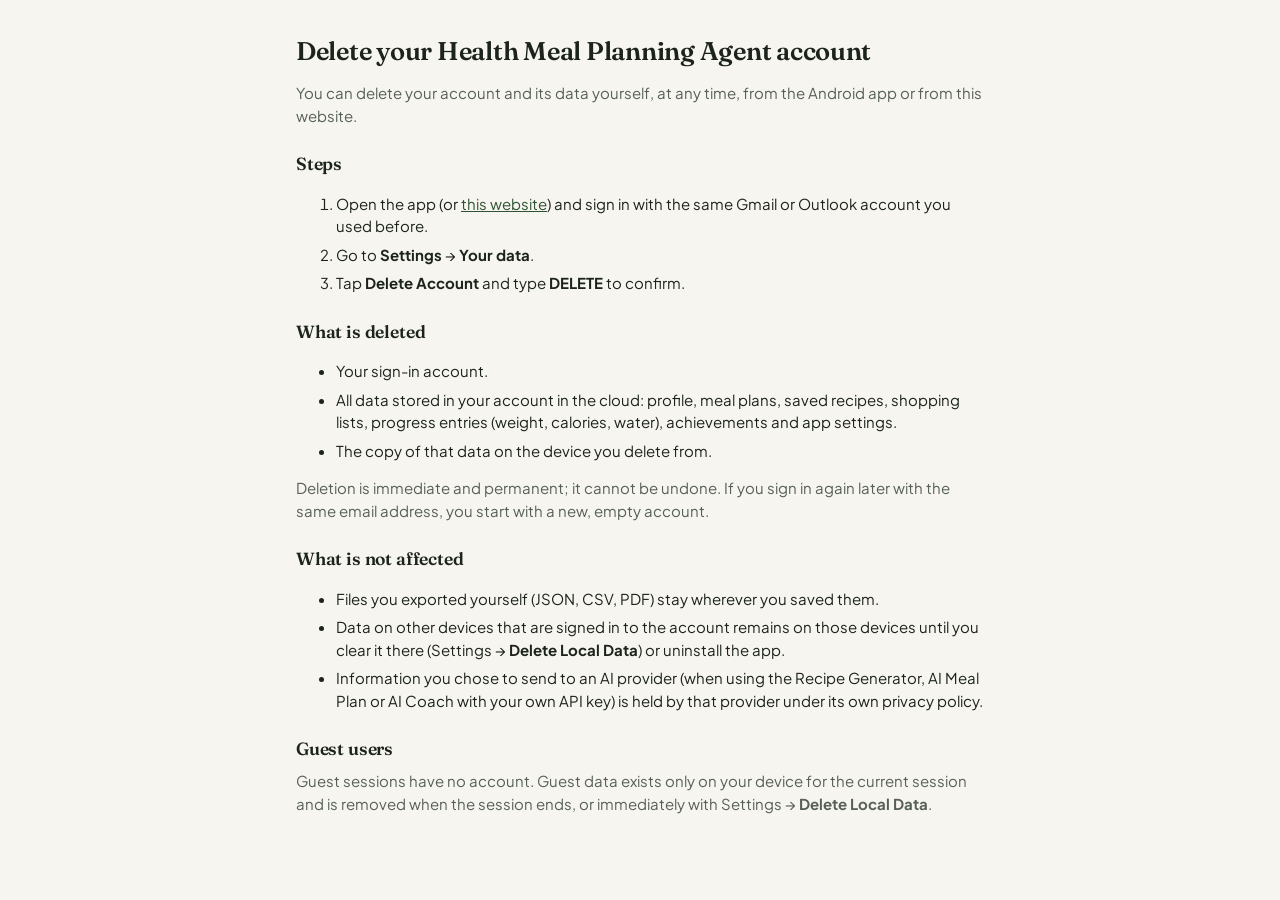
==== account-deletion.html @ 42ad6122 "Added Mobile Version" ====
<!DOCTYPE html>
<html lang="en">
<head>
<meta charset="UTF-8" />
<meta name="viewport" content="width=device-width, initial-scale=1.0" />
<title>Delete your account — Health Meal Planning Agent</title>
<meta name="description" content="How to delete your Health Meal Planning Agent account and the data associated with it." />
<meta name="theme-color" content="#2F5233" />
<link rel="stylesheet" href="./css/variables.css" />
<link rel="stylesheet" href="./css/styles.css" />
<style>
  .deletion-page { max-width: 720px; margin: 0 auto; padding: var(--space-6) var(--space-4); }
  .deletion-page h1 { font-size: 1.6rem; margin-bottom: var(--space-3); }
  .deletion-page h2 { font-size: 1.1rem; margin-top: var(--space-5); }
  .deletion-page li { margin-bottom: 6px; }
</style>
</head>
<body>
<!--
  Public account-deletion page required by Google Play's User Data policy
  ("Delete account URL" in Play Console → App content → Data safety).
  Every statement here describes how the app actually behaves today — see
  js/app.js (Settings → Delete Account) and supabase/delete_account.sql.
  TODO (owner): add a support contact (email or form) for users who can no
  longer sign in, once one exists. Do not publish an address that isn't monitored.
-->
<main class="deletion-page">
  <h1>Delete your Health Meal Planning Agent account</h1>
  <p>You can delete your account and its data yourself, at any time, from the Android app or from this website.</p>

  <h2>Steps</h2>
  <ol>
    <li>Open the app (or <a href="./index.html">this website</a>) and sign in with the same Gmail or Outlook account you used before.</li>
    <li>Go to <b>Settings</b> → <b>Your data</b>.</li>
    <li>Tap <b>Delete Account</b> and type <b>DELETE</b> to confirm.</li>
  </ol>

  <h2>What is deleted</h2>
  <ul>
    <li>Your sign-in account.</li>
    <li>All data stored in your account in the cloud: profile, meal plans, saved recipes, shopping lists, progress entries (weight, calories, water), achievements and app settings.</li>
    <li>The copy of that data on the device you delete from.</li>
  </ul>
  <p>Deletion is immediate and permanent; it cannot be undone. If you sign in again later with the same email address, you start with a new, empty account.</p>

  <h2>What is not affected</h2>
  <ul>
    <li>Files you exported yourself (JSON, CSV, PDF) stay wherever you saved them.</li>
    <li>Data on other devices that are signed in to the account remains on those devices until you clear it there (Settings → <b>Delete Local Data</b>) or uninstall the app.</li>
    <li>Information you chose to send to an AI provider (when using the Recipe Generator, AI Meal Plan or AI Coach with your own API key) is held by that provider under its own privacy policy.</li>
  </ul>

  <h2>Guest users</h2>
  <p>Guest sessions have no account. Guest data exists only on your device for the current session and is removed when the session ends, or immediately with Settings → <b>Delete Local Data</b>.</p>
</main>
</body>
</html>
---- css/variables.css ----
/* ==========================================================================
   Design Tokens — Health Meal Planning Agent
   Palette inspired by a Malaysian market plate: forest greens, turmeric
   spice, rice-paper cream. Two type roles: a warm serif for display,
   a clean grotesk for body/UI, and a mono face for numbers & macros.
   ========================================================================== */
:root{
  /* --- Color: light --- */
  --bg:            #F7F5EF;
  --bg-alt:        #EFE9DA;
  --surface:       #FFFFFF;
  --surface-glass: rgba(255,255,255,0.66);
  --ink:           #1C231D;
  --ink-soft:      #566056;
  --ink-faint:     #8B9389;
  --line:          #E1DACB;

  --primary:       #2F5233;   /* deep forest green */
  --primary-dark:  #1E3B24;
  --primary-light: #6E9075;   /* sage */
  --primary-tint:  #E4EBE1;

  --accent:        #E08A1E;   /* turmeric / spice orange */
  --accent-dark:   #B8690F;
  --accent-tint:   #FBEAD2;

  --berry:         #A6425A;   /* dragonfruit pink, secondary accent */
  --berry-tint:    #F5E1E6;

  --danger:        #C1443C;
  --danger-tint:   #F7E2E0;
  --warn:          #C08A1F;
  --warn-tint:     #F6EBD3;
  --success:       #2F7A4E;
  --success-tint:  #E1EFE4;

  --shadow-sm:  0 1px 2px rgba(28,35,29,0.06);
  --shadow-md:  0 6px 20px rgba(28,35,29,0.08);
  --shadow-lg:  0 16px 40px rgba(28,35,29,0.14);

  --radius-sm:  10px;
  --radius-md:  16px;
  --radius-lg:  24px;
  --radius-pill: 999px;

  --space-1: 4px;
  --space-2: 8px;
  --space-3: 12px;
  --space-4: 16px;
  --space-5: 24px;
  --space-6: 32px;
  --space-7: 48px;
  --space-8: 64px;

  --font-display: 'Fraunces', Georgia, 'Times New Roman', serif;
  --font-body:    'Plus Jakarta Sans', -apple-system, BlinkMacSystemFont, 'Segoe UI', sans-serif;
  --font-mono:    'JetBrains Mono', 'SFMono-Regular', Consolas, monospace;

  --nav-w: 248px;
  --header-h: 72px;
  --tabbar-h: 64px;

  --transition: 180ms cubic-bezier(.4,0,.2,1);

  color-scheme: light;
}

[data-theme="dark"]{
  --bg:            #10150F;
  --bg-alt:        #171D14;
  --surface:       #1B2318;
  --surface-glass: rgba(27,35,24,0.72);
  --ink:           #EFEEE6;
  --ink-soft:      #B6BEAE;
  --ink-faint:     #7C8577;
  --line:          #2B3527;

  --primary:       #7CB187;
  --primary-dark:  #A9CCAE;
  --primary-light: #6E9075;
  --primary-tint:  #1F2A1E;

  --accent:        #F0A23C;
  --accent-dark:   #F6C177;
  --accent-tint:   #2E2413;

  --berry:         #E38FA1;
  --berry-tint:    #2C1B20;

  --danger:        #E5786F;
  --danger-tint:   #2E1917;
  --warn:          #E0B252;
  --warn-tint:     #2C2413;
  --success:       #7BC79B;
  --success-tint:  #17271C;

  --shadow-sm: 0 1px 2px rgba(0,0,0,0.35);
  --shadow-md: 0 6px 20px rgba(0,0,0,0.4);
  --shadow-lg: 0 16px 40px rgba(0,0,0,0.5);

  color-scheme: dark;
}

/* Reduced motion respect */
@media (prefers-reduced-motion: reduce){
  *{ animation-duration: 0.001ms !important; animation-iteration-count: 1 !important; transition-duration: 0.001ms !important; scroll-behavior: auto !important; }
}
---- css/styles.css ----
@import url('https://fonts.googleapis.com/css2?family=Fraunces:opsz,wght@9..144,400;9..144,500;9..144,600;9..144,700&family=Plus+Jakarta+Sans:wght@400;500;600;700;800&family=JetBrains+Mono:wght@400;500;600&display=swap');

*, *::before, *::after{ box-sizing: border-box; }
html{ -webkit-text-size-adjust: 100%; scroll-behavior: smooth; }
body{
  margin:0; min-height:100vh; background:var(--bg); color:var(--ink);
  font-family:var(--font-body); font-size:15px; line-height:1.5;
  transition: background var(--transition), color var(--transition);
}
h1,h2,h3,h4{ font-family:var(--font-display); font-weight:600; margin:0 0 var(--space-2); letter-spacing:-0.01em; }
p{ margin:0 0 var(--space-3); color:var(--ink-soft); }
a{ color:var(--primary); }
button{ font-family:inherit; }
:focus-visible{ outline:2px solid var(--accent); outline-offset:2px; border-radius:6px; }
.mono{ font-family:var(--font-mono); }
.hidden{ display:none !important; }
.sr-only{ position:absolute; width:1px; height:1px; padding:0; margin:-1px; overflow:hidden; clip:rect(0,0,0,0); white-space:nowrap; border:0; }

/* ---------- App shell ---------- */
#app{ display:flex; min-height:100vh; }

.sidebar{
  width:var(--nav-w); flex-shrink:0; background:var(--surface); border-right:1px solid var(--line);
  display:flex; flex-direction:column; padding:var(--space-5) var(--space-3);
  position:sticky; top:0; height:100vh; overflow-y:auto;
}
.brand{ display:flex; align-items:center; gap:var(--space-2); padding:0 var(--space-2) var(--space-5); }
.brand-mark{ width:36px; height:36px; flex-shrink:0; }
.brand-name{ font-family:var(--font-display); font-size:1.05rem; font-weight:600; line-height:1.15; }
.brand-name span{ display:block; font-family:var(--font-body); font-size:0.68rem; font-weight:600; letter-spacing:0.09em; text-transform:uppercase; color:var(--accent); }

.nav-list{ list-style:none; margin:0; padding:0; display:flex; flex-direction:column; gap:2px; flex:1; }
.nav-btn{
  display:flex; align-items:center; gap:var(--space-3); width:100%; text-align:left;
  background:none; border:none; padding:10px 12px; border-radius:var(--radius-md);
  color:var(--ink-soft); font-weight:600; font-size:0.88rem; cursor:pointer;
  transition: background var(--transition), color var(--transition);
}
.nav-btn svg{ width:19px; height:19px; flex-shrink:0; }
.nav-btn:hover{ background:var(--primary-tint); color:var(--primary-dark); }
.nav-btn.active{ background:var(--primary); color:#fff; box-shadow:var(--shadow-sm); }
.nav-btn.active svg{ color:#fff; }

.sidebar-foot{ padding-top:var(--space-4); border-top:1px solid var(--line); margin-top:var(--space-4); }
.theme-toggle{
  display:flex; align-items:center; justify-content:space-between; gap:var(--space-2);
  background:var(--bg-alt); border-radius:var(--radius-pill); padding:6px 6px 6px 14px; border:1px solid var(--line);
}
.theme-toggle span{ font-size:0.78rem; font-weight:600; color:var(--ink-soft); }
.icon-btn{
  background:var(--surface); border:1px solid var(--line); width:34px; height:34px; border-radius:50%;
  display:flex; align-items:center; justify-content:center; cursor:pointer; color:var(--ink);
}
.icon-btn svg{ width:16px; height:16px; }

/* ---------- Main ---------- */
.main{ flex:1; min-width:0; display:flex; flex-direction:column; }
.topbar{
  height:var(--header-h); display:flex; align-items:center; justify-content:space-between;
  padding:0 var(--space-6); border-bottom:1px solid var(--line);
  background:var(--surface-glass); backdrop-filter:blur(10px); position:sticky; top:0; z-index:20;
}
.topbar h1{ font-size:1.3rem; }
.topbar-sub{ font-size:0.8rem; color:var(--ink-faint); margin-top:-4px; }
.topbar-right{ display:flex; align-items:center; gap:var(--space-3); }
.menu-btn{ display:none; }

.view{ padding:var(--space-6); max-width:1280px; width:100%; margin:0 auto; }
.view[hidden]{ display:none; }

/* ---------- Cards & grids ---------- */
.card{
  background:var(--surface); border:1px solid var(--line); border-radius:var(--radius-lg);
  padding:var(--space-5); box-shadow:var(--shadow-sm);
}
.card-title{ display:flex; align-items:center; justify-content:space-between; margin-bottom:var(--space-4); }
.card-title h3{ font-size:1rem; }
.eyebrow{ font-size:0.7rem; font-weight:700; letter-spacing:0.09em; text-transform:uppercase; color:var(--accent-dark); margin-bottom:2px; }

.grid{ display:grid; gap:var(--space-5); }
.grid-dash{ grid-template-columns: repeat(12, 1fr); }
.g-4{ grid-column: span 4; } .g-6{ grid-column: span 6; } .g-8{ grid-column: span 8; } .g-12{ grid-column: span 12; }

.stat-card{ display:flex; flex-direction:column; gap:6px; }
.stat-value{ font-family:var(--font-mono); font-size:2rem; font-weight:600; }
.stat-label{ font-size:0.78rem; color:var(--ink-faint); font-weight:600; }
.stat-delta{ font-size:0.76rem; font-weight:700; }
.stat-delta.up{ color:var(--success); } .stat-delta.down{ color:var(--danger); }

/* Signature: plate rings */
.plate-ring{ position:relative; width:170px; height:170px; margin:0 auto; }
.plate-ring svg{ width:100%; height:100%; transform:rotate(-90deg); }
.plate-ring .track{ fill:none; stroke:var(--bg-alt); stroke-width:12; }
.plate-ring .prog{ fill:none; stroke:var(--accent); stroke-width:12; stroke-linecap:round; transition: stroke-dashoffset 700ms ease; }
.plate-ring .center{ position:absolute; inset:0; display:flex; flex-direction:column; align-items:center; justify-content:center; }
.plate-ring .center .num{ font-family:var(--font-mono); font-size:1.7rem; font-weight:700; }
.plate-ring .center .lbl{ font-size:0.68rem; color:var(--ink-faint); font-weight:600; text-transform:uppercase; letter-spacing:0.06em; }

.macro-bar{ height:10px; border-radius:var(--radius-pill); background:var(--bg-alt); overflow:hidden; display:flex; }
.macro-bar span{ height:100%; }

/* ---------- Buttons ---------- */
.btn{
  display:inline-flex; align-items:center; justify-content:center; gap:8px;
  padding:10px 18px; border-radius:var(--radius-pill); font-weight:700; font-size:0.86rem;
  border:1px solid transparent; cursor:pointer; transition:transform var(--transition), background var(--transition), box-shadow var(--transition);
  white-space:nowrap;
}
.btn:active{ transform:scale(0.97); }
.btn-primary{ background:var(--primary); color:#fff; box-shadow:var(--shadow-sm); }
.btn-primary:hover{ background:var(--primary-dark); }
.btn-accent{ background:var(--accent); color:#241300; }
.btn-accent:hover{ background:var(--accent-dark); color:#fff; }
.btn-ghost{ background:transparent; border-color:var(--line); color:var(--ink); }
.btn-ghost:hover{ background:var(--bg-alt); }
.btn-danger{ background:var(--danger-tint); color:var(--danger); }
.btn-danger:hover{ background:var(--danger); color:#fff; }
.btn-sm{ padding:6px 12px; font-size:0.76rem; }
.btn[disabled]{ opacity:0.55; cursor:not-allowed; }
.btn svg{ width:15px; height:15px; }

/* ---------- Forms ---------- */
.form-grid{ display:grid; grid-template-columns:repeat(2,1fr); gap:var(--space-4); }
.field{ display:flex; flex-direction:column; gap:6px; }
.field.full{ grid-column:1/-1; }
.field label{ font-size:0.78rem; font-weight:700; color:var(--ink-soft); }
.field .hint{ font-size:0.72rem; color:var(--ink-faint); }
input, select, textarea{
  font-family:inherit; font-size:0.9rem; padding:10px 12px; border-radius:var(--radius-sm);
  border:1px solid var(--line); background:var(--bg); color:var(--ink); width:100%;
}
textarea{ resize:vertical; min-height:70px; }
input:focus, select:focus, textarea:focus{ border-color:var(--primary); background:var(--surface); }
.chip-group{ display:flex; flex-wrap:wrap; gap:8px; }
.chip{
  padding:7px 14px; border-radius:var(--radius-pill); border:1px solid var(--line); background:var(--surface);
  font-size:0.8rem; font-weight:600; cursor:pointer; color:var(--ink-soft);
}
.chip.selected{ background:var(--primary); border-color:var(--primary); color:#fff; }

/* ---------- Meal / recipe cards ---------- */
.meal-tabs{ display:flex; gap:8px; margin-bottom:var(--space-4); flex-wrap:wrap; }
.meal-card{
  background:var(--surface); border:1px solid var(--line); border-radius:var(--radius-md); padding:var(--space-4);
  display:flex; flex-direction:column; gap:var(--space-2);
}
.meal-card h4{ font-size:0.98rem; }
.meal-meta{ display:flex; flex-wrap:wrap; gap:6px; font-size:0.72rem; color:var(--ink-faint); }
.meal-meta span{ background:var(--bg-alt); padding:3px 9px; border-radius:var(--radius-pill); }
.nutrient-row{ display:flex; gap:10px; flex-wrap:wrap; font-family:var(--font-mono); font-size:0.76rem; color:var(--ink-soft); }
.nutrient-row b{ color:var(--ink); }

.recipe-detail{ display:flex; flex-direction:column; gap:var(--space-4); }
.recipe-detail ol, .recipe-detail ul{ padding-left:1.2em; color:var(--ink-soft); }
.recipe-detail li{ margin-bottom:6px; }

.badge{ display:inline-flex; align-items:center; gap:4px; font-size:0.7rem; font-weight:700; padding:3px 9px; border-radius:var(--radius-pill); }
.badge.green{ background:var(--success-tint); color:var(--success); }
.badge.orange{ background:var(--accent-tint); color:var(--accent-dark); }
.badge.pink{ background:var(--berry-tint); color:var(--berry); }
.badge.red{ background:var(--danger-tint); color:var(--danger); }

/* ---------- Shopping list ---------- */
.shop-group{ margin-bottom:var(--space-4); }
.shop-group h4{ font-size:0.85rem; text-transform:uppercase; letter-spacing:0.06em; color:var(--ink-faint); margin-bottom:8px; }
.shop-item{ display:flex; align-items:center; gap:10px; padding:8px 0; border-bottom:1px dashed var(--line); }
.shop-item input[type=checkbox]{ width:18px; height:18px; accent-color:var(--primary); }
.shop-item.checked label{ text-decoration:line-through; color:var(--ink-faint); }
.shop-item label{ flex:1; font-size:0.88rem; }
.shop-item .qty{ font-family:var(--font-mono); font-size:0.78rem; color:var(--ink-faint); }
.shop-item button{ background:none; border:none; color:var(--ink-faint); cursor:pointer; }

/* ---------- Chat / AI Coach ---------- */
.chat-window{ display:flex; flex-direction:column; gap:var(--space-3); height:52vh; overflow-y:auto; padding:var(--space-2); }
.msg{ max-width:78%; padding:10px 14px; border-radius:16px; font-size:0.88rem; line-height:1.45; }
.msg.user{ align-self:flex-end; background:var(--primary); color:#fff; border-bottom-right-radius:4px; }
.msg.bot{ align-self:flex-start; background:var(--bg-alt); color:var(--ink); border-bottom-left-radius:4px; white-space:pre-wrap; }
.msg.bot.error{ background:var(--danger-tint); color:var(--danger); }
.chat-input-row{ display:flex; gap:10px; margin-top:var(--space-3); }
.suggest-row{ display:flex; flex-wrap:wrap; gap:8px; margin-bottom:var(--space-3); }

/* ---------- Toast ---------- */
#toast-region{ position:fixed; bottom:24px; left:50%; transform:translateX(-50%); z-index:200; display:flex; flex-direction:column; gap:8px; align-items:center; }
.toast{
  background:var(--ink); color:var(--bg); padding:10px 18px; border-radius:var(--radius-pill); font-size:0.82rem; font-weight:600;
  box-shadow:var(--shadow-lg); animation:toast-in 220ms ease;
}
.toast.error{ background:var(--danger); color:#fff; }
.toast.success{ background:var(--success); color:#fff; }
@keyframes toast-in{ from{ opacity:0; transform:translateY(10px);} to{ opacity:1; transform:translateY(0);} }

/* ---------- Modal ---------- */
.modal-backdrop{ position:fixed; inset:0; background:rgba(15,20,14,0.55); backdrop-filter:blur(2px); z-index:150; display:flex; align-items:center; justify-content:center; padding:var(--space-4); }
.modal{ background:var(--surface); border-radius:var(--radius-lg); padding:var(--space-5); max-width:520px; width:100%; max-height:85vh; overflow-y:auto; box-shadow:var(--shadow-lg); }
.modal-head{ display:flex; align-items:center; justify-content:space-between; margin-bottom:var(--space-3); }

/* ---------- Share row ---------- */
.share-row{ display:flex; flex-wrap:wrap; gap:8px; }
.share-btn{ display:flex; align-items:center; gap:6px; padding:8px 14px; border-radius:var(--radius-pill); font-size:0.78rem; font-weight:700; border:1px solid var(--line); background:var(--surface); cursor:pointer; color:var(--ink); }
.share-btn svg{ width:14px; height:14px; }

/* ---------- Empty state ---------- */
.empty-state{ text-align:center; padding:var(--space-7) var(--space-4); color:var(--ink-faint); }
.empty-state svg{ width:44px; height:44px; margin-bottom:var(--space-3); color:var(--ink-faint); }

/* ---------- Utility text ---------- */
.small{ font-size:0.78rem; color:var(--ink-faint); }
.divider{ height:1px; background:var(--line); margin:var(--space-4) 0; }
.formula-note{ background:var(--bg-alt); border-left:3px solid var(--accent); padding:var(--space-3) var(--space-4); border-radius:0 var(--radius-sm) var(--radius-sm) 0; font-size:0.82rem; color:var(--ink-soft); }

/* ---------- Bottom tab bar (mobile) ---------- */
.tabbar{ display:none; }

/* ==========================================================================
   Responsive
   ========================================================================== */
@media (max-width: 1024px){
  .g-4{ grid-column: span 6; }
}

@media (max-width: 860px){
  :root{ --nav-w: 240px; }
  .sidebar{ position:fixed; left:0; top:0; z-index:100; transform:translateX(-100%); transition:transform var(--transition); box-shadow:var(--shadow-lg); }
  .sidebar.open{ transform:translateX(0); }
  .menu-btn{ display:flex; }
  .view{ padding:var(--space-4); padding-bottom:calc(var(--tabbar-h) + var(--space-5)); }
  .topbar{ padding:0 var(--space-4); }
  .g-4, .g-6, .g-8{ grid-column: span 12; }
  .form-grid{ grid-template-columns:1fr; }
  .tabbar{
    display:flex; position:fixed; bottom:0; left:0; right:0; height:var(--tabbar-h); background:var(--surface);
    border-top:1px solid var(--line); z-index:90; padding:6px 2px;
  }
  .tabbar button{
    flex:1; display:flex; flex-direction:column; align-items:center; justify-content:center; gap:2px;
    background:none; border:none; color:var(--ink-faint); font-size:0.62rem; font-weight:700; cursor:pointer;
  }
  .tabbar button svg{ width:19px; height:19px; }
  .tabbar button.active{ color:var(--primary); }
}

@media (max-width: 480px){
  .plate-ring{ width:150px; height:150px; }
  .topbar h1{ font-size:1.1rem; }
}

.scrim{ position:fixed; inset:0; background:rgba(0,0,0,0.4); z-index:95; }

/* ---------- Auth screen ---------- */
.auth-screen{
  min-height:100vh; display:flex; align-items:center; justify-content:center; padding:var(--space-5);
  background:
    radial-gradient(circle at 15% 20%, var(--primary-tint), transparent 45%),
    radial-gradient(circle at 85% 80%, var(--accent-tint), transparent 45%),
    var(--bg);
}
.auth-card{
  background:var(--surface); border:1px solid var(--line); border-radius:var(--radius-lg);
  box-shadow:var(--shadow-lg); padding:var(--space-7) var(--space-6); max-width:400px; width:100%;
  text-align:center;
}
.auth-card .brand-mark{ margin-bottom:var(--space-3); }
.auth-card h1{ font-size:1.4rem; margin-bottom:6px; }
.auth-tagline{ color:var(--ink-faint); margin-bottom:var(--space-6); }
.auth-actions{ display:flex; flex-direction:column; gap:10px; }
.auth-btn{ width:100%; justify-content:center; padding:12px 18px; }
.auth-divider{ display:flex; align-items:center; gap:10px; color:var(--ink-faint); font-size:0.72rem; font-weight:700; text-transform:uppercase; letter-spacing:0.08em; margin:4px 0; }
.auth-divider::before, .auth-divider::after{ content:''; flex:1; height:1px; background:var(--line); }
.auth-note{ margin-top:var(--space-4); }

/* ---------- User menu ---------- */
.user-menu{ position:relative; }
.user-menu-trigger{
  display:flex; align-items:center; gap:8px; background:var(--bg-alt); border:1px solid var(--line);
  border-radius:var(--radius-pill); padding:5px 12px 5px 5px; cursor:pointer; font-weight:700; font-size:0.82rem; color:var(--ink);
}
.user-avatar{ width:28px; height:28px; border-radius:50%; background:var(--primary); color:#fff; display:flex; align-items:center; justify-content:center; font-size:0.78rem; font-weight:700; overflow:hidden; flex-shrink:0; }
.user-avatar img{ width:100%; height:100%; object-fit:cover; }
.user-menu-dropdown{
  position:absolute; right:0; top:calc(100% + 8px); background:var(--surface); border:1px solid var(--line);
  border-radius:var(--radius-md); box-shadow:var(--shadow-lg); min-width:220px; padding:8px; z-index:60;
}
.user-menu-dropdown .um-header{ padding:8px 10px 10px; border-bottom:1px solid var(--line); margin-bottom:6px; }
.user-menu-dropdown .um-header .um-name{ font-weight:700; font-size:0.88rem; }
.user-menu-dropdown .um-header .um-email{ font-size:0.74rem; color:var(--ink-faint); }
.um-item{
  display:flex; align-items:center; gap:8px; width:100%; text-align:left; background:none; border:none;
  padding:9px 10px; border-radius:8px; font-size:0.84rem; font-weight:600; color:var(--ink); cursor:pointer;
}
.um-item svg{ width:16px; height:16px; flex-shrink:0; }
.um-item:hover{ background:var(--bg-alt); }
.um-item.danger{ color:var(--danger); }

/* ---------- Sync badge ---------- */
.sync-badge{
  display:flex; align-items:center; gap:6px; font-size:0.74rem; font-weight:700; padding:5px 12px;
  border-radius:var(--radius-pill); background:var(--bg-alt); color:var(--ink-soft); border:1px solid var(--line);
}
.sync-badge.synced{ color:var(--success); background:var(--success-tint); border-color:transparent; }
.sync-badge.syncing{ color:var(--accent-dark); background:var(--accent-tint); border-color:transparent; }
.sync-badge.error{ color:var(--danger); background:var(--danger-tint); border-color:transparent; }
.sync-badge.offline{ color:var(--ink-faint); }
.sync-dot{ width:7px; height:7px; border-radius:50%; background:currentColor; }
.sync-badge.syncing .sync-dot{ animation:sync-pulse 1s ease-in-out infinite; }
@keyframes sync-pulse{ 0%,100%{ opacity:1; } 50%{ opacity:0.35; } }

/* ---------- Guest session banner ---------- */
.guest-banner{
  display:flex; align-items:center; justify-content:space-between; gap:12px; flex-wrap:wrap;
  padding:10px 24px; background:var(--accent-tint); color:var(--accent-dark); font-size:0.82rem; font-weight:600;
  border-bottom:1px solid var(--line);
}
.guest-banner-text{ flex:1; min-width:220px; }
.guest-banner-actions{ display:flex; gap:8px; flex-wrap:wrap; }

/* ---------- Onboarding ---------- */
.onboarding-steps{ display:flex; gap:6px; margin-bottom:var(--space-4); }
.onboarding-steps span{ flex:1; height:4px; border-radius:var(--radius-pill); background:var(--bg-alt); }
.onboarding-steps span.done{ background:var(--primary); }
.onboarding-steps span.active{ background:var(--accent); }

/* ---------- Data conflict prompt ---------- */
.conflict-options{ display:flex; flex-direction:column; gap:10px; margin-top:var(--space-4); }
.conflict-options .btn{ width:100%; justify-content:center; }

@media (max-width:860px){
  .topbar-right .sync-badge span.sync-label{ display:none; }
  .user-menu-trigger span.um-trigger-name{ display:none; }
}
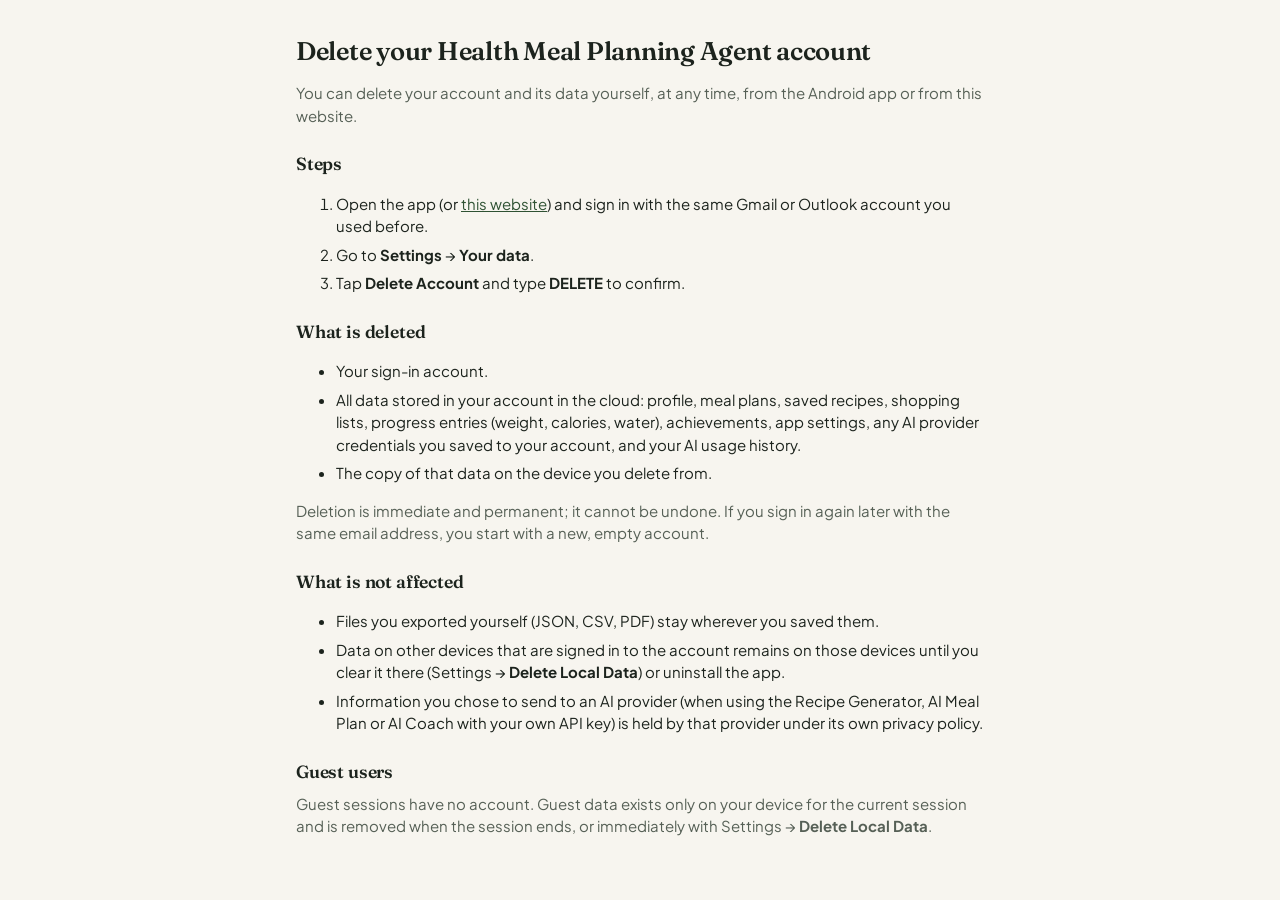
==== commit fc601add: "Added new features Allow user to sign in to chatgpt's account" ====
--- a/account-deletion.html
+++ b/account-deletion.html
@@ -38,7 +38,7 @@
   <h2>What is deleted</h2>
   <ul>
     <li>Your sign-in account.</li>
-    <li>All data stored in your account in the cloud: profile, meal plans, saved recipes, shopping lists, progress entries (weight, calories, water), achievements and app settings.</li>
+    <li>All data stored in your account in the cloud: profile, meal plans, saved recipes, shopping lists, progress entries (weight, calories, water), achievements, app settings, any AI provider credentials you saved to your account, and your AI usage history.</li>
     <li>The copy of that data on the device you delete from.</li>
   </ul>
   <p>Deletion is immediate and permanent; it cannot be undone. If you sign in again later with the same email address, you start with a new, empty account.</p>
--- a/css/styles.css
+++ b/css/styles.css
@@ -328,3 +328,42 @@
   .user-menu-trigger span.um-trigger-name{ display:none; }
 }
 
+
+/* ---------- AI Provider settings & AI Usage ---------- */
+.ai-identity{ display:grid; gap:6px; margin:0 0 var(--space-3); }
+.ai-identity > div{ display:grid; grid-template-columns:140px 1fr; gap:10px; font-size:0.85rem; }
+.ai-identity dt{ color:var(--ink-faint); font-weight:700; }
+.ai-identity dd{ margin:0; overflow-wrap:anywhere; }
+.ai-note{ background:var(--accent-tint); color:var(--accent-dark); padding:8px 12px; border-radius:var(--radius-md, 10px); }
+.ai-store{ border:1px solid var(--line); border-radius:var(--radius-md, 10px); padding:10px 12px; margin:var(--space-3) 0; display:grid; gap:8px; }
+.ai-store-option{ display:flex; gap:10px; align-items:flex-start; font-size:0.85rem; cursor:pointer; }
+.ai-store-option.disabled{ opacity:0.55; cursor:not-allowed; }
+.ai-store-option input{ margin-top:3px; }
+.ai-status-row{ display:flex; flex-wrap:wrap; align-items:center; gap:8px; margin:var(--space-3) 0; }
+.ai-divider{ margin:var(--space-3) 0; }
+.ai-actions{ display:flex; flex-wrap:wrap; gap:10px; margin-top:var(--space-3); }
+
+.view[data-view="usage"] > .card, #usage-body > .card{ margin-bottom:var(--space-5); }
+.usage-filters{ display:grid; grid-template-columns:repeat(4, minmax(0, 1fr)) auto; gap:var(--space-3); align-items:end; }
+.usage-filter-actions{ display:flex; gap:8px; }
+.usage-tiles{ display:grid; grid-template-columns:repeat(5, minmax(0, 1fr)); gap:var(--space-3); }
+.usage-tiles .stat-card{ background:var(--bg-alt); border-radius:var(--radius-md, 10px); padding:12px; min-width:0; }
+.usage-tiles .stat-value{ font-size:1.35rem; overflow-wrap:anywhere; }
+.usage-subhead{ font-size:0.85rem; margin:var(--space-5) 0 var(--space-2); }
+.usage-table{ width:100%; border-collapse:collapse; font-size:0.82rem; }
+.usage-table th{ text-align:left; color:var(--ink-faint); font-weight:700; font-size:0.72rem; text-transform:uppercase; letter-spacing:0.05em; padding:8px; border-bottom:1px solid var(--line); }
+.usage-table td{ padding:8px; border-bottom:1px solid var(--line); vertical-align:top; }
+.usage-table td:nth-child(n+4){ font-family:var(--font-mono); }
+
+@media (max-width:860px){
+  .usage-filters{ grid-template-columns:repeat(2, minmax(0, 1fr)); }
+  .usage-filter-actions{ grid-column:1/-1; }
+  .usage-tiles{ grid-template-columns:repeat(2, minmax(0, 1fr)); }
+  .ai-identity > div{ grid-template-columns:1fr; gap:2px; }
+  /* Tables become labelled cards on phones (web and the Android app). */
+  .usage-table thead{ display:none; }
+  .usage-table, .usage-table tbody, .usage-table tr, .usage-table td{ display:block; width:100%; }
+  .usage-table tr{ border:1px solid var(--line); border-radius:var(--radius-md, 10px); padding:6px 10px; margin-bottom:10px; }
+  .usage-table td{ display:flex; justify-content:space-between; gap:12px; border-bottom:none; padding:4px 0; text-align:right; }
+  .usage-table td::before{ content:attr(data-label); font-family:var(--font-sans, inherit); font-weight:700; color:var(--ink-faint); text-align:left; }
+}
